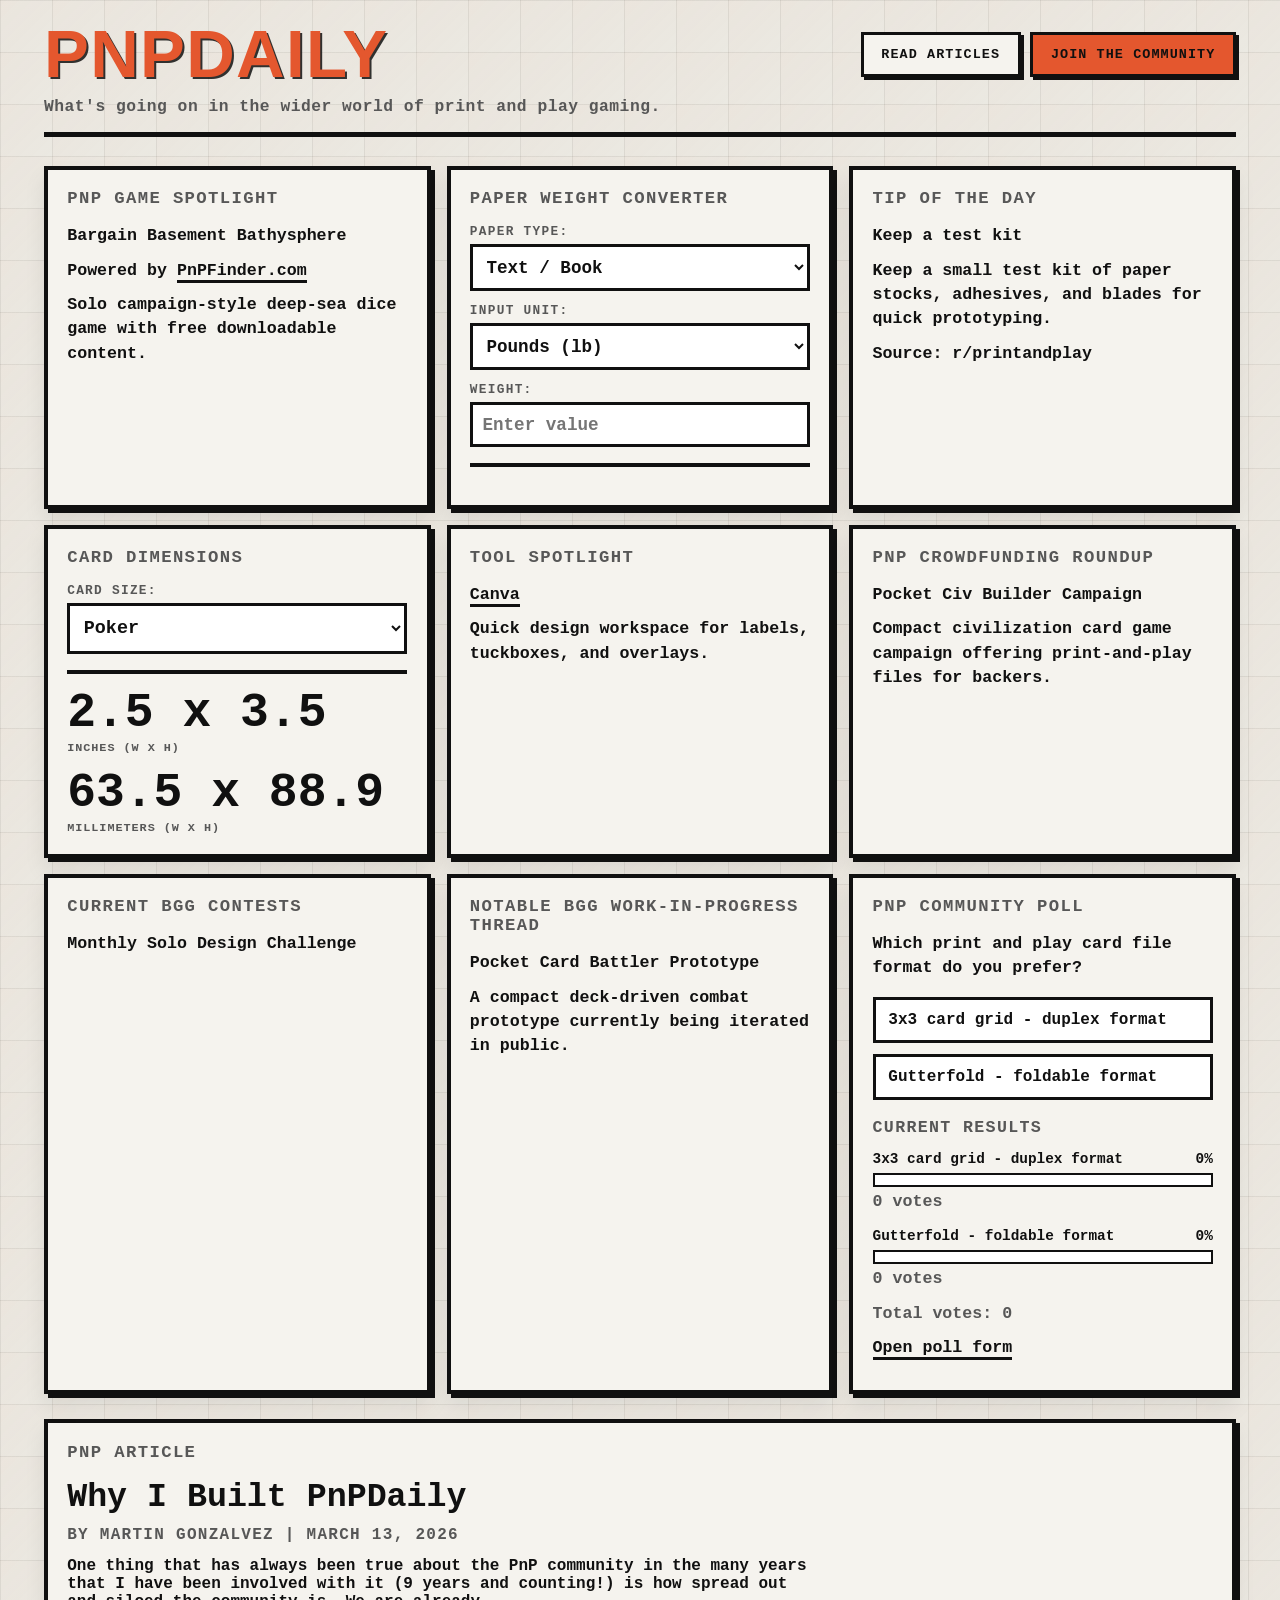
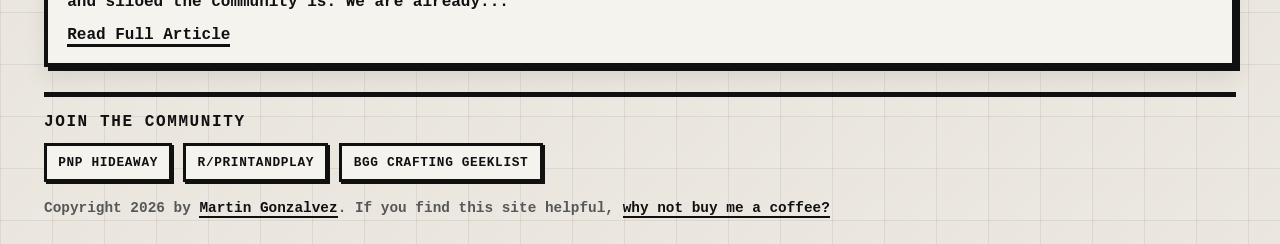
==== index.html @ 6fc9f20d "Add site-wide copyright and support footer" ====
<!DOCTYPE html>
<html lang="en">
<head>
    <meta charset="UTF-8">
    <meta name="viewport" content="width=device-width, initial-scale=1.0">
    <title>PnPDaily - Your Daily PnP Roundup</title>
    <link rel="stylesheet" href="styles.css">
</head>
<body>
    <div class="container">
        <header>
            <div class="header-top">
                <h1><span class="highlight">PnPDaily</span></h1>
                <div class="header-actions">
                    <a class="action-btn" href="posts/index.html">Read Articles</a>
                    <details class="community-menu">
                        <summary class="action-btn solid">Join the Community</summary>
                        <div class="community-menu-panel">
                            <a href="https://facebook.com/groups/pnphideaway" target="_blank" rel="noopener noreferrer">PnP Hideaway</a>
                            <a href="https://reddit.com/r/printandplay" target="_blank" rel="noopener noreferrer">r/printandplay</a>
                            <a href="https://boardgamegeek.com/geeklist/374344/what-print-and-play-games-are-you-crafting-or-plan" target="_blank" rel="noopener noreferrer">BGG Crafting Geeklist</a>
                        </div>
                    </details>
                </div>
            </div>
            <p class="tagline">What's going on in the wider world of print and play gaming.</p>
        </header>

        <section id="top-widgets">
            <div class="widgets-grid">
                <div class="card game-card">
                    <h2>PnP Game Spotlight</h2>
                    <div id="game-content"></div>
                </div>

                <div class="card converter-card">
                    <h2>Paper Weight Converter</h2>
                    <div class="converter-grid">
                        <div class="input-group">
                            <label for="paper-type-select">Paper Type:</label>
                            <select id="paper-type-select">
                                <option value="text">Text / Book</option>
                                <option value="cover">Cover</option>
                            </select>
                        </div>
                        <div class="input-group">
                            <label for="input-unit-select">Input Unit:</label>
                            <select id="input-unit-select">
                                <option value="lb">Pounds (lb)</option>
                                <option value="gsm">GSM (g/m²)</option>
                            </select>
                        </div>
                        <div class="input-group">
                            <label for="weight-input">Weight:</label>
                            <input type="number" id="weight-input" value="" placeholder="Enter value">
                        </div>
                    </div>
                    <div class="converter-results">
                        <div class="result">
                            <span class="value" id="converted-result"></span>
                            <span class="label" id="converted-label"></span>
                        </div>
                    </div>
                </div>

                <div class="card tip-card">
                    <h2>Tip of the Day</h2>
                    <div id="tip-content"></div>
                </div>

                <div class="card dimensions-card">
                    <h2>Card Dimensions</h2>
                    <div class="converter-grid">
                        <div class="input-group">
                            <label for="card-size-select">Card Size:</label>
                            <select id="card-size-select">
                                <option value="poker">Poker</option>
                                <option value="tarot">Tarot</option>
                                <option value="jumbo">Jumbo</option>
                                <option value="bridge">Bridge</option>
                                <option value="business">Business</option>
                                <option value="domino">Domino</option>
                                <option value="mini">Mini</option>
                                <option value="micro">Micro</option>
                            </select>
                        </div>
                    </div>
                    <div class="converter-results dimension-results">
                        <div class="result">
                            <span class="value" id="card-size-imperial"></span>
                            <span class="label">inches (W x H)</span>
                        </div>
                        <div class="result">
                            <span class="value" id="card-size-metric"></span>
                            <span class="label">millimeters (W x H)</span>
                        </div>
                    </div>
                </div>

                <div class="card tools-card">
                    <h2>Tool Spotlight</h2>
                    <div id="tools-content"></div>
                </div>

                <div class="card crowdfunding-card">
                    <h2>PnP Crowdfunding Roundup</h2>
                    <div id="crowdfunding-content"></div>
                </div>

                <div class="card contests-card">
                    <h2>Current BGG Contests</h2>
                    <div id="contests-content"></div>
                </div>

                <div class="card wips-card">
                    <h2>Notable BGG Work-in-Progress Thread</h2>
                    <div id="wips-content"></div>
                </div>

                <div class="card poll-card">
                    <h2>PnP Community Poll</h2>
                    <div id="poll-content"></div>
                </div>
            </div>
        </section>

        <section id="editorial">
            <h2 class="section-title">PnP Article</h2>
            <div id="editorial-content"></div>
        </section>

        <!-- Community Links -->
        <footer>
            <h2>Join the Community</h2>
            <div class="community-links">
                <a href="https://facebook.com/groups/pnphideaway" target="_blank" title="PnP Hideaway Facebook">
                    PnP Hideaway
                </a>
                <a href="https://reddit.com/r/printandplay" target="_blank" title="r/printandplay subreddit">
                    r/printandplay
                </a>
                <a href="https://boardgamegeek.com/geeklist/374344/what-print-and-play-games-are-you-crafting-or-plan" target="_blank" title="BoardGameGeek Crafting Geeklist">
                    BGG Crafting Geeklist
                </a>
            </div>
            <p class="site-credit">Copyright 2026 by <a href="mailto:help@pnpfinder.com?subject=Feedback%20for%20PnPDaily">Martin Gonzalvez</a>. If you find this site helpful, <a href="https://ko-fi.com/marting" target="_blank" rel="noopener noreferrer">why not buy me a coffee?</a></p>
        </footer>
    </div>

    <script src="assets/js/main.js"></script>
    <script src="app.js"></script>
</body>
</html>
---- styles.css ----
:root {
    --paper: #ebe9e2;
    --panel: #f5f3ee;
    --ink: #101010;
    --muted: #575757;
    --accent: #e4572e;
    --line: rgba(16, 16, 16, 0.065);
}

* {
    margin: 0;
    padding: 0;
    box-sizing: border-box;
}

body {
    font-family: "Courier New", Courier, monospace;
    color: var(--ink);
    font-weight: 600;
    min-height: 100vh;
    background-color: var(--paper);
    background-image:
        linear-gradient(var(--line) 1px, transparent 1px),
        linear-gradient(90deg, var(--line) 1px, transparent 1px),
        linear-gradient(135deg, rgba(228, 87, 46, 0.03), rgba(0, 0, 0, 0));
    background-size: 52px 52px;
}

.container {
    max-width: 1240px;
    margin: 0 auto;
    padding: 1.5rem;
}

header {
    margin-bottom: 1.8rem;
    padding-bottom: 1rem;
    border-bottom: 5px solid var(--ink);
}

.header-top {
    display: flex;
    align-items: center;
    justify-content: space-between;
    gap: 1rem;
    margin-bottom: 0.8rem;
}

header h1 {
    font-family: "Arial Black", Impact, Haettenschweiler, sans-serif;
    font-size: clamp(2.6rem, 7vw, 4.2rem);
    text-transform: uppercase;
    letter-spacing: 0.02em;
    line-height: 0.9;
    font-weight: 900;
}

.highlight {
    color: var(--accent);
    text-shadow: 2px 2px 0 rgba(16, 16, 16, 0.85);
}

.tagline {
    letter-spacing: 0.03em;
    font-weight: 800;
    color: var(--muted);
    font-size: 1.02rem;
}

.header-actions {
    display: flex;
    gap: 0.6rem;
    flex-wrap: wrap;
    align-items: flex-start;
}

.action-btn {
    text-decoration: none;
    text-transform: uppercase;
    letter-spacing: 0.08em;
    font-weight: 800;
    font-size: 0.84rem;
    color: var(--ink);
    background: var(--panel);
    border: 3px solid var(--ink);
    padding: 0.75rem 1.1rem;
    box-shadow: 3px 3px 0 var(--ink);
}

.action-btn.solid {
    background: var(--accent);
}

.community-menu {
    position: relative;
    align-self: flex-start;
}

.community-menu summary {
    list-style: none;
    cursor: pointer;
}

.community-menu summary::-webkit-details-marker {
    display: none;
}

.community-menu-panel {
    position: absolute;
    right: 0;
    top: calc(100% + 0.55rem);
    min-width: 260px;
    display: flex;
    flex-direction: column;
    gap: 0.45rem;
    padding: 0.7rem;
    background: var(--panel);
    border: 3px solid var(--ink);
    box-shadow: 3px 3px 0 var(--ink);
    z-index: 20;
}

.community-menu-panel a {
    display: block;
    width: 100%;
    text-decoration: none;
    text-transform: uppercase;
    letter-spacing: 0.05em;
    font-weight: 800;
    font-size: 0.8rem;
    color: var(--ink);
    border: 3px solid var(--ink);
    background: #fff;
    padding: 0.6rem 0.7rem;
    box-shadow: 2px 2px 0 var(--ink);
}

.community-menu-panel a:hover,
.community-menu-panel a:focus-visible {
    background: var(--accent);
    outline: none;
}

#top-widgets {
    margin-bottom: 1.6rem;
}

.widgets-grid {
    display: grid;
    grid-template-columns: repeat(3, minmax(0, 1fr));
    gap: 1rem;
}

.card,
#editorial {
    background: var(--panel);
    border: 4px solid var(--ink);
    box-shadow: 4px 4px 0 var(--ink), 0 12px 20px rgba(0, 0, 0, 0.08);
}

.card {
    padding: 1.2rem;
    min-height: 280px;
}

.card h2,
.section-title {
    font-size: 1.08rem;
    text-transform: uppercase;
    letter-spacing: 0.08em;
    color: var(--muted);
    margin-bottom: 1rem;
    font-weight: 800;
}

.card p {
    font-size: 1.04rem;
    line-height: 1.45;
    margin-bottom: 0.65rem;
    font-weight: 700;
}

.card p strong {
    font-weight: 900;
}

.card a,
.read-more-btn {
    color: var(--ink);
    text-decoration: none;
    font-weight: 700;
    border-bottom: 3px solid var(--ink);
}

.converter-grid {
    display: grid;
    gap: 0.75rem;
    margin-bottom: 1rem;
}

.input-group label {
    display: block;
    margin-bottom: 0.3rem;
    text-transform: uppercase;
    letter-spacing: 0.1em;
    font-weight: 800;
    color: var(--muted);
    font-size: 0.8rem;
}

#weight-input,
#paper-type-select,
#input-unit-select {
    width: 100%;
    font-family: inherit;
    font-size: 1.1rem;
    font-weight: 800;
    color: var(--ink);
    background: #fff;
    border: 3px solid var(--ink);
    padding: 0.6rem;
}

#card-size-select {
    width: 100%;
    font-family: inherit;
    font-size: 1.15rem;
    font-weight: 800;
    color: var(--ink);
    background: #fff;
    border: 3px solid var(--ink);
    padding: 0.7rem 0.6rem;
}

#weight-input:focus,
#paper-type-select:focus,
#input-unit-select:focus,
#card-size-select:focus {
    outline: none;
    border-color: var(--accent);
}

.converter-results {
    border-top: 4px solid var(--ink);
    padding-top: 0.9rem;
}

.dimension-results {
    display: grid;
    grid-template-columns: 1fr;
    gap: 0.9rem;
}

.dimension-results .value {
    font-size: clamp(1.15rem, 2.2vw, 1.75rem);
}

.dimension-results .label {
    font-size: 0.74rem;
}

.result {
    text-align: left;
}

.result .value {
    display: block;
    font-size: clamp(1.8rem, 4vw, 3rem);
    line-height: 1;
    font-weight: 900;
    color: var(--ink);
}

.result .label {
    display: block;
    margin-top: 0.25rem;
    text-transform: uppercase;
    letter-spacing: 0.08em;
    color: var(--muted);
    font-weight: 800;
}

#editorial {
    padding: 1.2rem;
    margin-bottom: 1.6rem;
}

.editorial-card {
    text-align: left;
}

.editorial-card h2 {
    font-size: clamp(1.45rem, 2.6vw, 2.15rem);
    line-height: 1.2;
    color: var(--ink);
    margin-bottom: 0.55rem;
}

.editorial-card .author {
    text-transform: uppercase;
    letter-spacing: 0.08em;
    color: var(--muted);
    font-weight: 800;
    margin-bottom: 0.8rem;
}

.editorial-card .summary {
    margin-bottom: 0.9rem;
    max-width: 78ch;
}

footer {
    border-top: 5px solid var(--ink);
    padding-top: 1rem;
}

footer h2 {
    text-transform: uppercase;
    letter-spacing: 0.1em;
    font-size: 1rem;
    margin-bottom: 0.75rem;
}

.community-links {
    display: flex;
    gap: 0.7rem;
    flex-wrap: wrap;
}

.community-links a {
    text-decoration: none;
    color: var(--ink);
    border: 3px solid var(--ink);
    background: var(--panel);
    padding: 0.55rem 0.7rem;
    box-shadow: 2px 2px 0 var(--ink);
    font-weight: 800;
    text-transform: uppercase;
    letter-spacing: 0.05em;
    font-size: 0.8rem;
}

.site-credit {
    margin-top: 1rem;
    font-size: 0.9rem;
    line-height: 1.5;
    color: var(--muted);
}

.site-credit a {
    color: var(--ink);
    text-decoration: none;
    border-bottom: 2px solid var(--ink);
    font-weight: 800;
}

.loading,
.empty-content {
    color: var(--muted);
}

.community-block + .community-block {
    margin-top: 1rem;
    padding-top: 1rem;
    border-top: 3px solid var(--ink);
}

.feed-label {
    text-transform: uppercase;
    letter-spacing: 0.08em;
    color: var(--muted);
}

.poll-options {
    display: grid;
    gap: 0.7rem;
    margin: 1rem 0;
}

.poll-option-btn {
    width: 100%;
    text-align: left;
    font-family: inherit;
    font-size: 1rem;
    font-weight: 800;
    color: var(--ink);
    background: #fff;
    border: 3px solid var(--ink);
    padding: 0.7rem 0.8rem;
    cursor: pointer;
}

.poll-option-btn:disabled {
    opacity: 0.55;
    cursor: not-allowed;
}

.poll-result-row + .poll-result-row {
    margin-top: 0.9rem;
}

.poll-result-head {
    display: flex;
    justify-content: space-between;
    gap: 0.8rem;
    align-items: baseline;
    font-size: 0.9rem;
}

.poll-bar {
    width: 100%;
    height: 14px;
    margin: 0.35rem 0 0.2rem;
    background: #fff;
    border: 2px solid var(--ink);
}

.poll-bar-fill {
    height: 100%;
    background: var(--accent);
}

.poll-vote-count,
.poll-total {
    font-size: 0.84rem;
    color: var(--muted);
}

@media (max-width: 1180px) {
    .widgets-grid {
        grid-template-columns: repeat(2, minmax(0, 1fr));
    }
}

@media (max-width: 980px) {
    .widgets-grid {
        grid-template-columns: 1fr;
    }

    .card {
        min-height: 0;
    }
}

@media (max-width: 760px) {
    .container {
        padding: 0.9rem;
    }

    .header-top {
        flex-direction: column;
        align-items: flex-start;
    }

    .tagline {
        font-size: 0.9rem;
        letter-spacing: 0.02em;
    }

    .community-menu-panel {
        position: static;
        margin-top: 0.55rem;
        min-width: 0;
        width: 100%;
    }

    .community-links {
        flex-direction: column;
    }
}

@media print {
    #top-widgets,
    footer,
    .header-actions {
        display: none;
    }
}
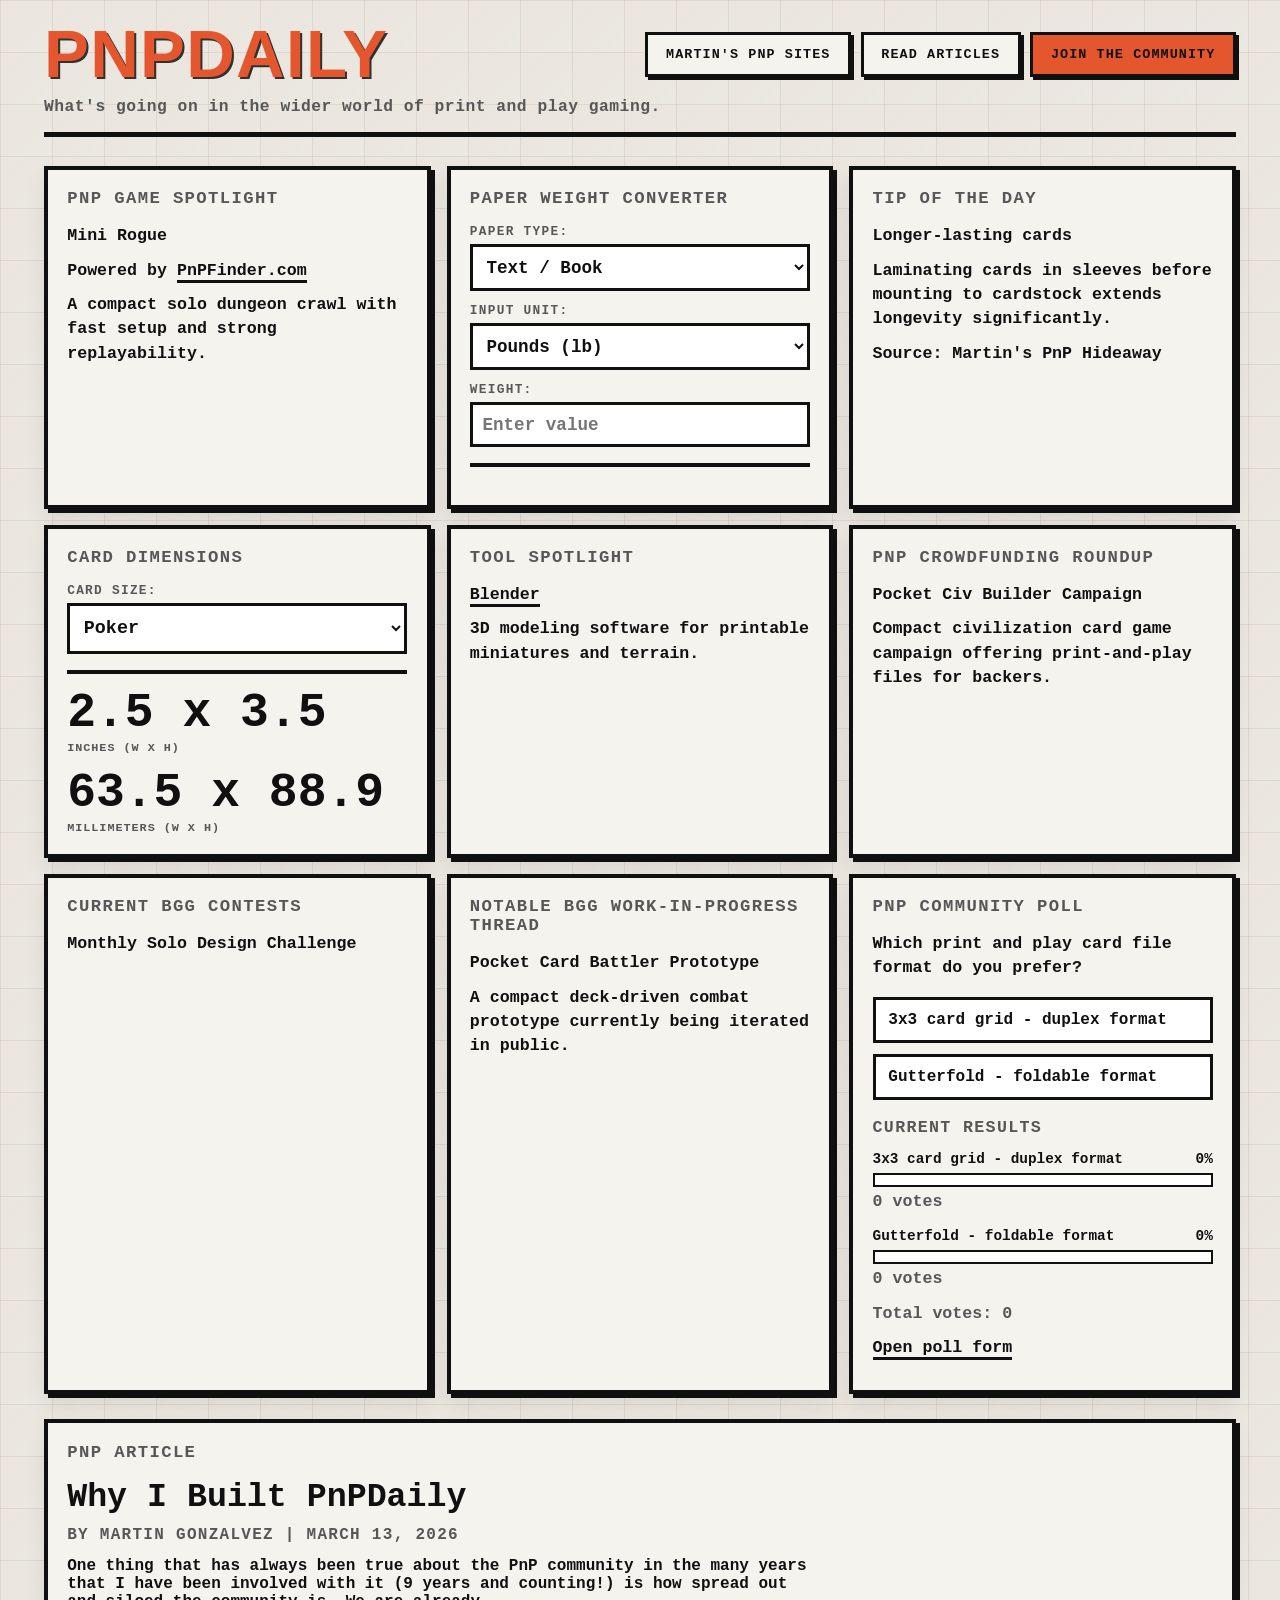
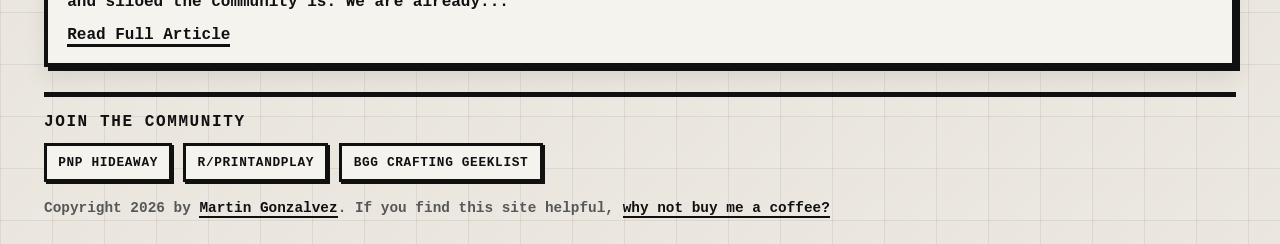
==== commit 065a9d7e: "Add Martin's PnP Sites page and sync docs" ====
--- a/index.html
+++ b/index.html
@@ -4,6 +4,7 @@
     <meta charset="UTF-8">
     <meta name="viewport" content="width=device-width, initial-scale=1.0">
     <title>PnPDaily - Your Daily PnP Roundup</title>
+    <link rel="icon" href="favicon.svg" type="image/svg+xml">
     <link rel="stylesheet" href="styles.css">
 </head>
 <body>
@@ -12,6 +13,7 @@
             <div class="header-top">
                 <h1><span class="highlight">PnPDaily</span></h1>
                 <div class="header-actions">
+                    <a class="action-btn" href="sites.html">Martin's PnP Sites</a>
                     <a class="action-btn" href="posts/index.html">Read Articles</a>
                     <details class="community-menu">
                         <summary class="action-btn solid">Join the Community</summary>
--- a/styles.css
+++ b/styles.css
@@ -145,6 +145,7 @@
     margin-bottom: 1.6rem;
 }
 
+.sites-grid,
 .widgets-grid {
     display: grid;
     grid-template-columns: repeat(3, minmax(0, 1fr));
@@ -171,6 +172,17 @@
     color: var(--muted);
     margin-bottom: 1rem;
     font-weight: 800;
+}
+
+.site-card h2 {
+    margin-bottom: 0.85rem;
+}
+
+.site-card h2 a,
+.site-card h2 strong {
+    color: var(--ink);
+    text-decoration: none;
+    font-weight: 900;
 }
 
 .card p {
@@ -427,12 +439,14 @@
 }
 
 @media (max-width: 1180px) {
+    .sites-grid,
     .widgets-grid {
         grid-template-columns: repeat(2, minmax(0, 1fr));
     }
 }
 
 @media (max-width: 980px) {
+    .sites-grid,
     .widgets-grid {
         grid-template-columns: 1fr;
     }
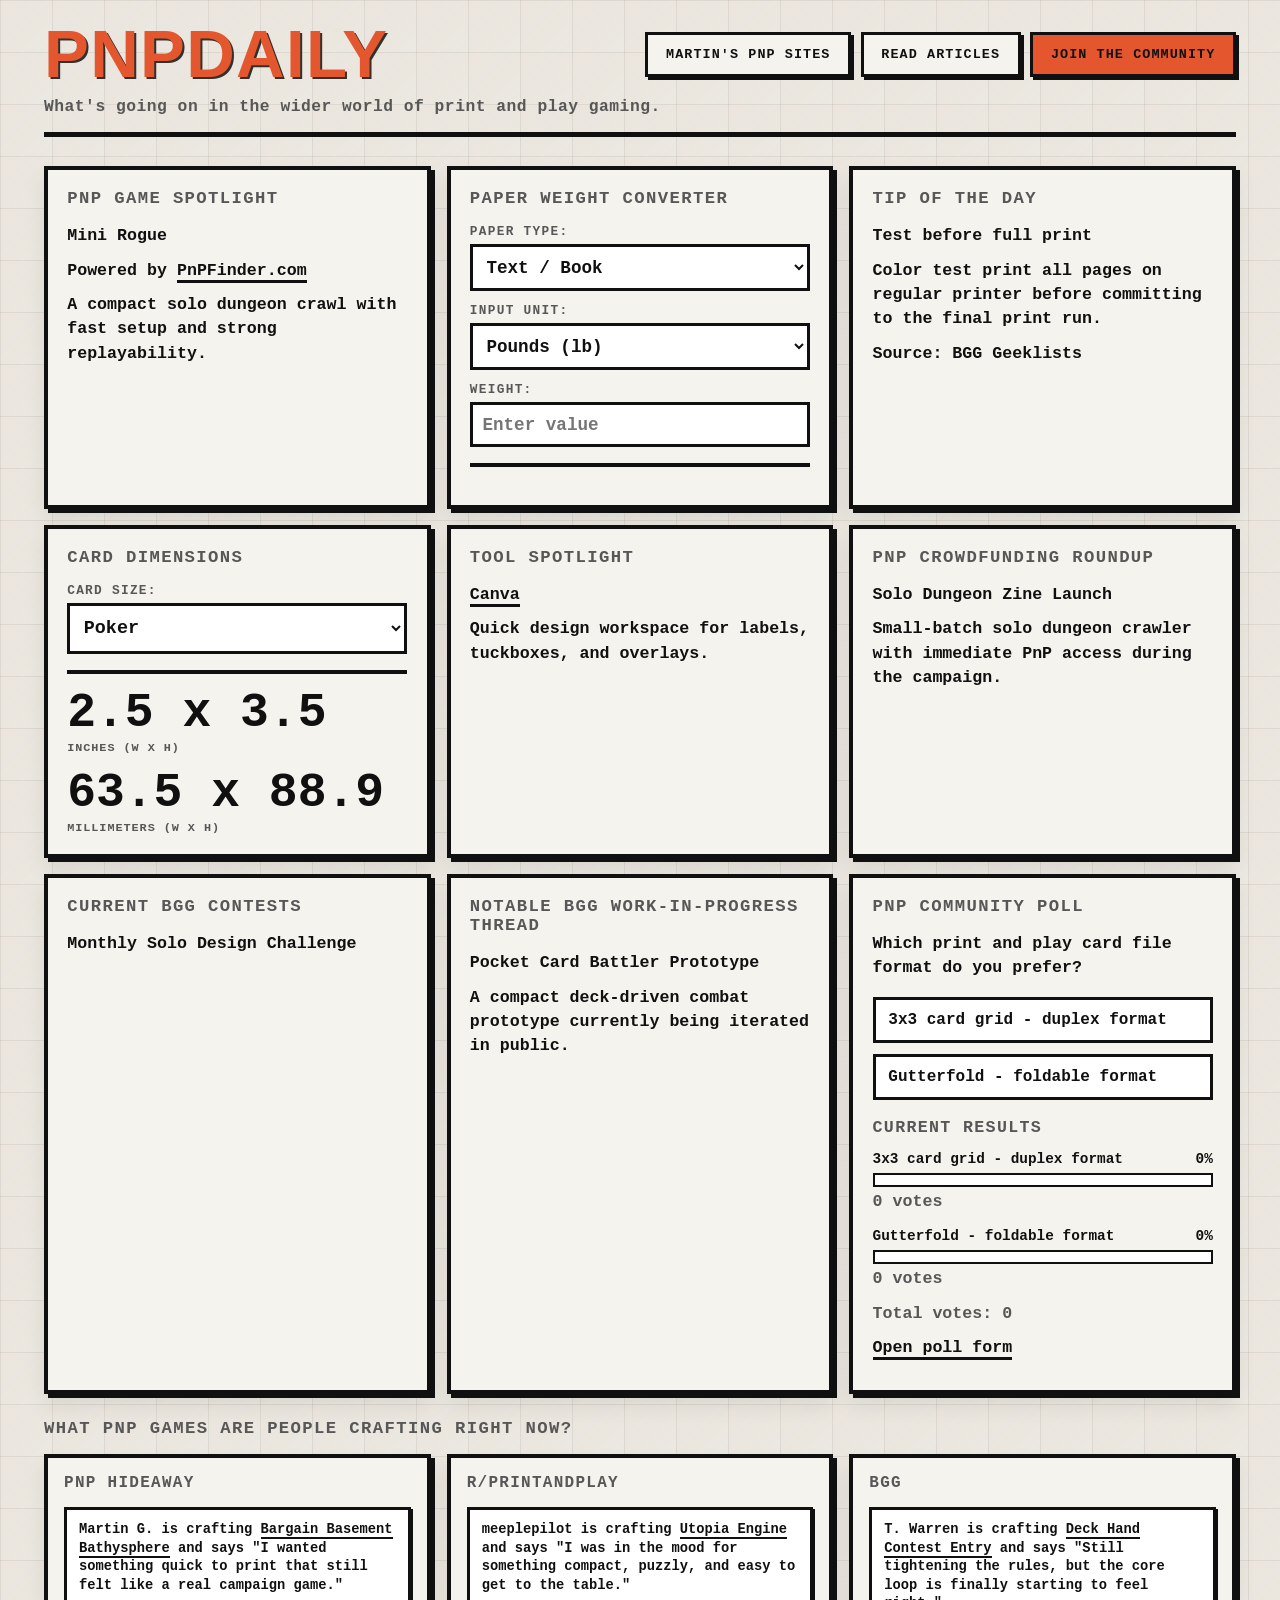
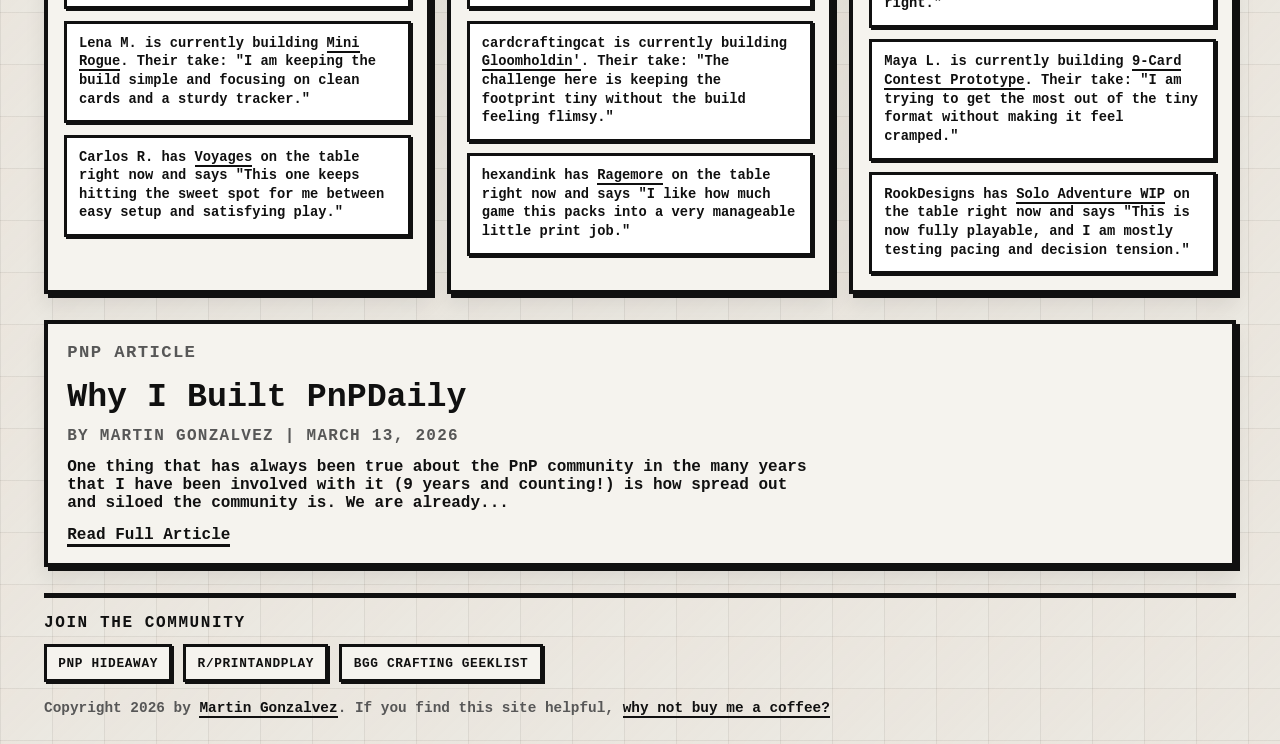
==== commit 5267434e: "Add live builds roundup section" ====
--- a/index.html
+++ b/index.html
@@ -126,6 +126,24 @@
             </div>
         </section>
 
+        <section id="builds-section">
+            <h2 class="section-title">What PnP Games Are People Crafting Right Now?</h2>
+            <div class="builds-columns">
+                <div class="build-column">
+                    <h3>PnP Hideaway</h3>
+                    <div id="builds-hideaway"></div>
+                </div>
+                <div class="build-column">
+                    <h3>r/printandplay</h3>
+                    <div id="builds-reddit"></div>
+                </div>
+                <div class="build-column">
+                    <h3>BGG</h3>
+                    <div id="builds-bgg"></div>
+                </div>
+            </div>
+        </section>
+
         <section id="editorial">
             <h2 class="section-title">PnP Article</h2>
             <div id="editorial-content"></div>
--- a/styles.css
+++ b/styles.css
@@ -145,11 +145,57 @@
     margin-bottom: 1.6rem;
 }
 
+.builds-columns,
 .sites-grid,
 .widgets-grid {
     display: grid;
     grid-template-columns: repeat(3, minmax(0, 1fr));
     gap: 1rem;
+}
+
+#builds-section {
+    margin-bottom: 1.6rem;
+}
+
+.build-column {
+    background: var(--panel);
+    border: 4px solid var(--ink);
+    box-shadow: 4px 4px 0 var(--ink), 0 12px 20px rgba(0, 0, 0, 0.08);
+    padding: 1rem;
+}
+
+.build-column h3 {
+    font-size: 1rem;
+    text-transform: uppercase;
+    letter-spacing: 0.08em;
+    color: var(--muted);
+    margin-bottom: 0.9rem;
+    font-weight: 800;
+}
+
+.build-card {
+    background: #fff;
+    border: 3px solid var(--ink);
+    box-shadow: 2px 2px 0 var(--ink);
+    padding: 0.7rem 0.75rem;
+    min-height: 76px;
+}
+
+.build-card + .build-card {
+    margin-top: 0.7rem;
+}
+
+.build-card p {
+    font-size: 0.86rem;
+    line-height: 1.35;
+    margin: 0;
+    font-weight: 700;
+}
+
+.build-card a {
+    color: var(--ink);
+    text-decoration: none;
+    border-bottom: 2px solid var(--ink);
 }
 
 .card,
@@ -439,6 +485,7 @@
 }
 
 @media (max-width: 1180px) {
+    .builds-columns,
     .sites-grid,
     .widgets-grid {
         grid-template-columns: repeat(2, minmax(0, 1fr));
@@ -446,6 +493,7 @@
 }
 
 @media (max-width: 980px) {
+    .builds-columns,
     .sites-grid,
     .widgets-grid {
         grid-template-columns: 1fr;
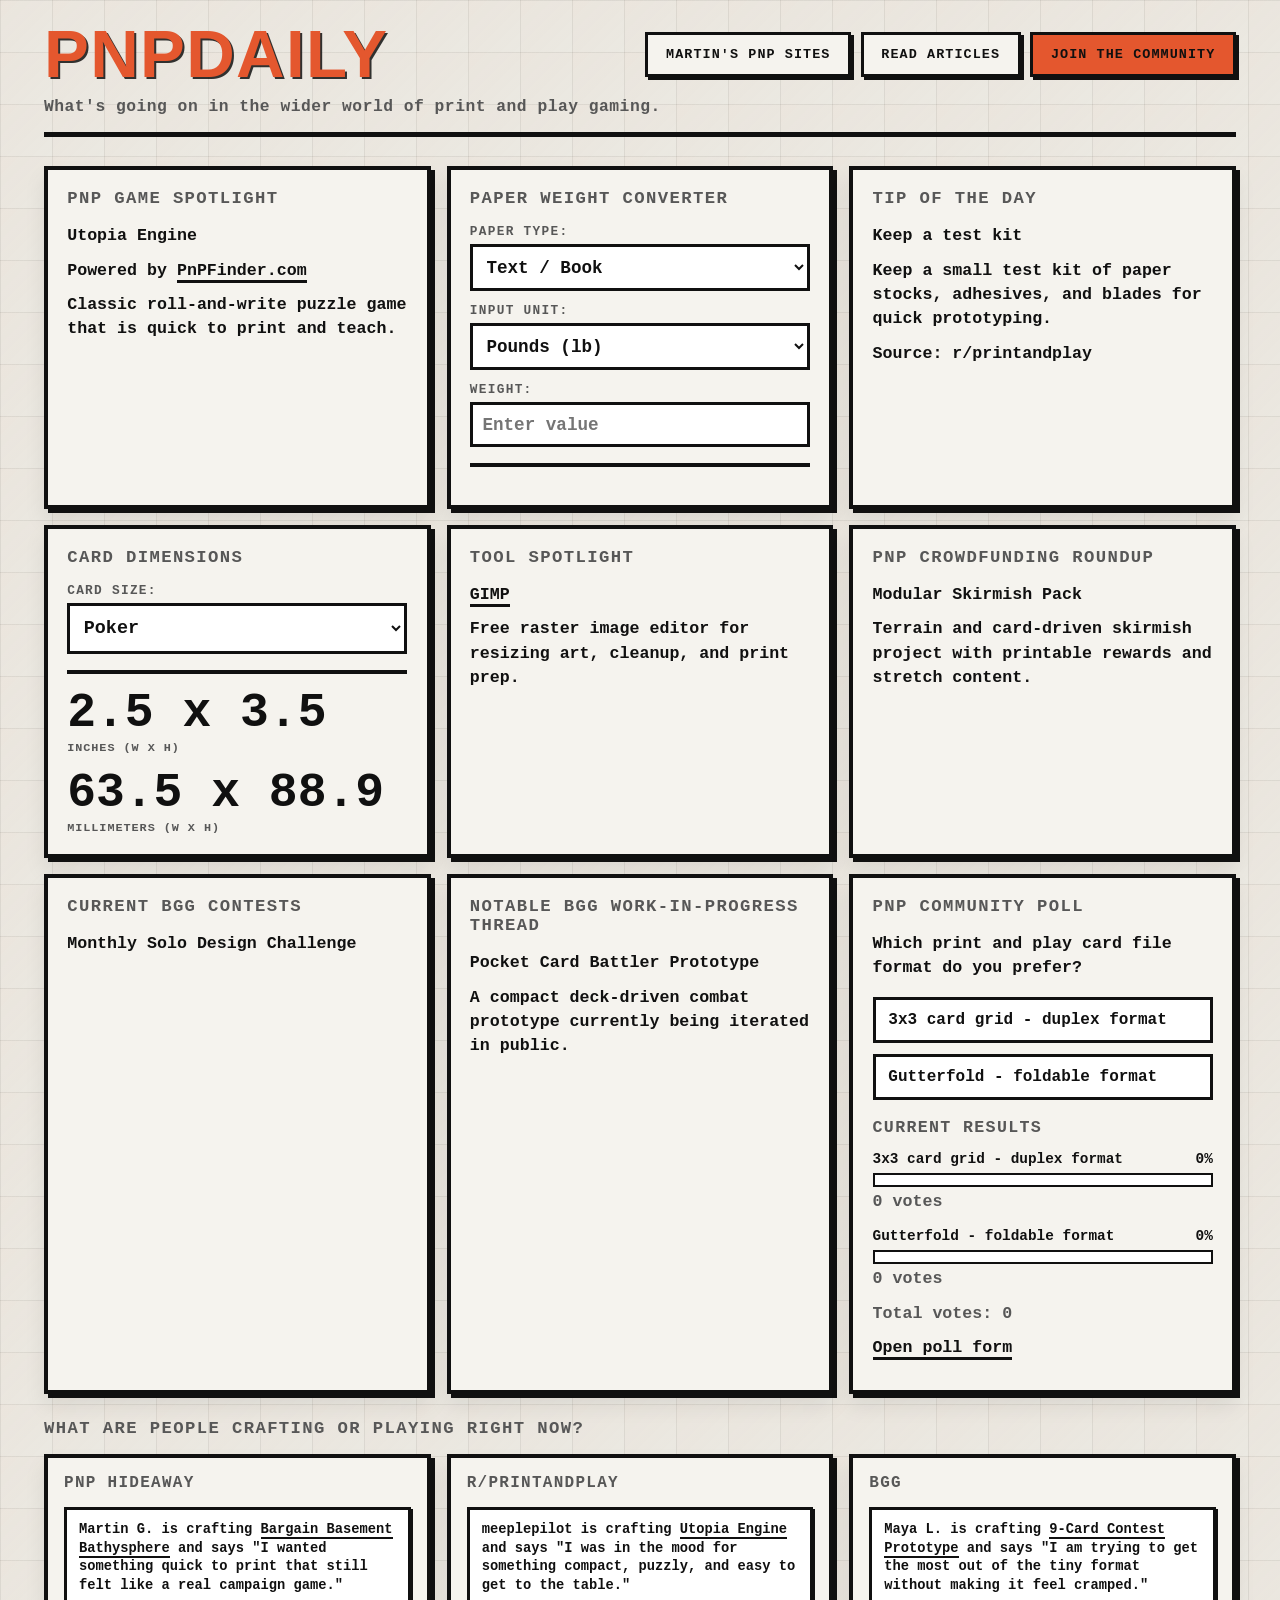
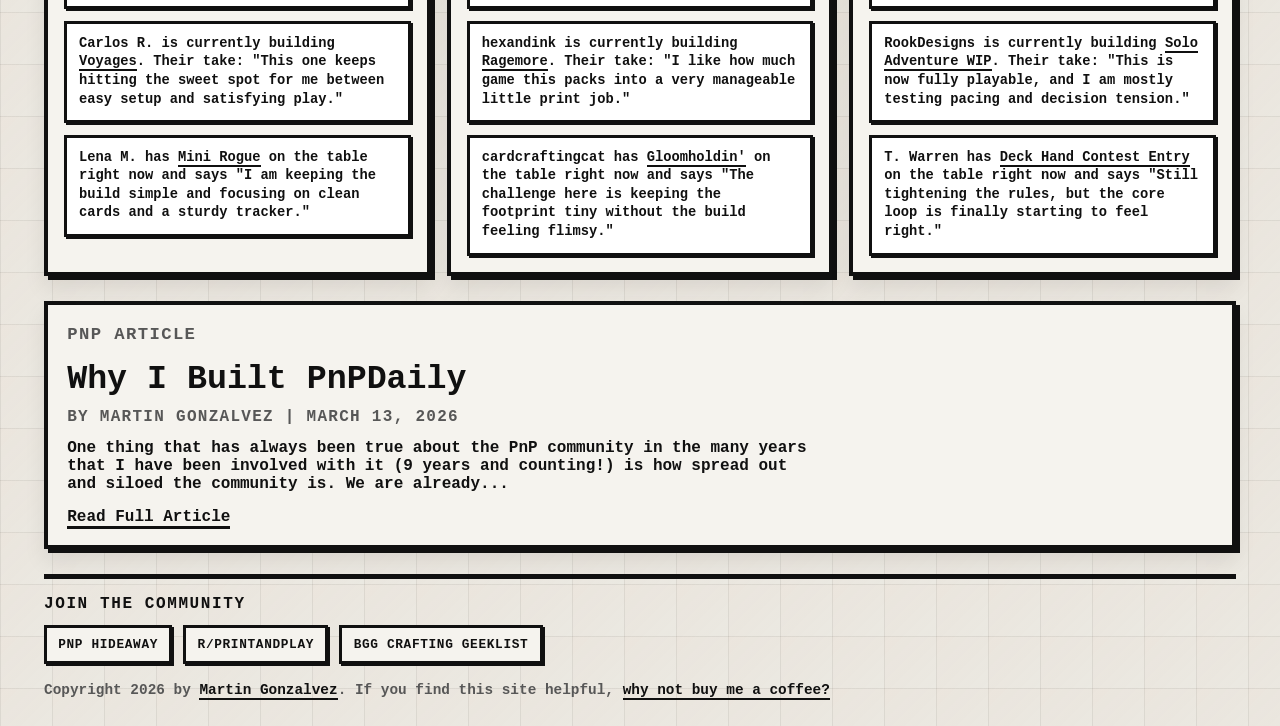
==== commit 03e3562e: "Randomize builds section by source" ====
--- a/index.html
+++ b/index.html
@@ -127,7 +127,7 @@
         </section>
 
         <section id="builds-section">
-            <h2 class="section-title">What PnP Games Are People Crafting Right Now?</h2>
+            <h2 class="section-title">What Are People Crafting or Playing Right Now?</h2>
             <div class="builds-columns">
                 <div class="build-column">
                     <h3>PnP Hideaway</h3>
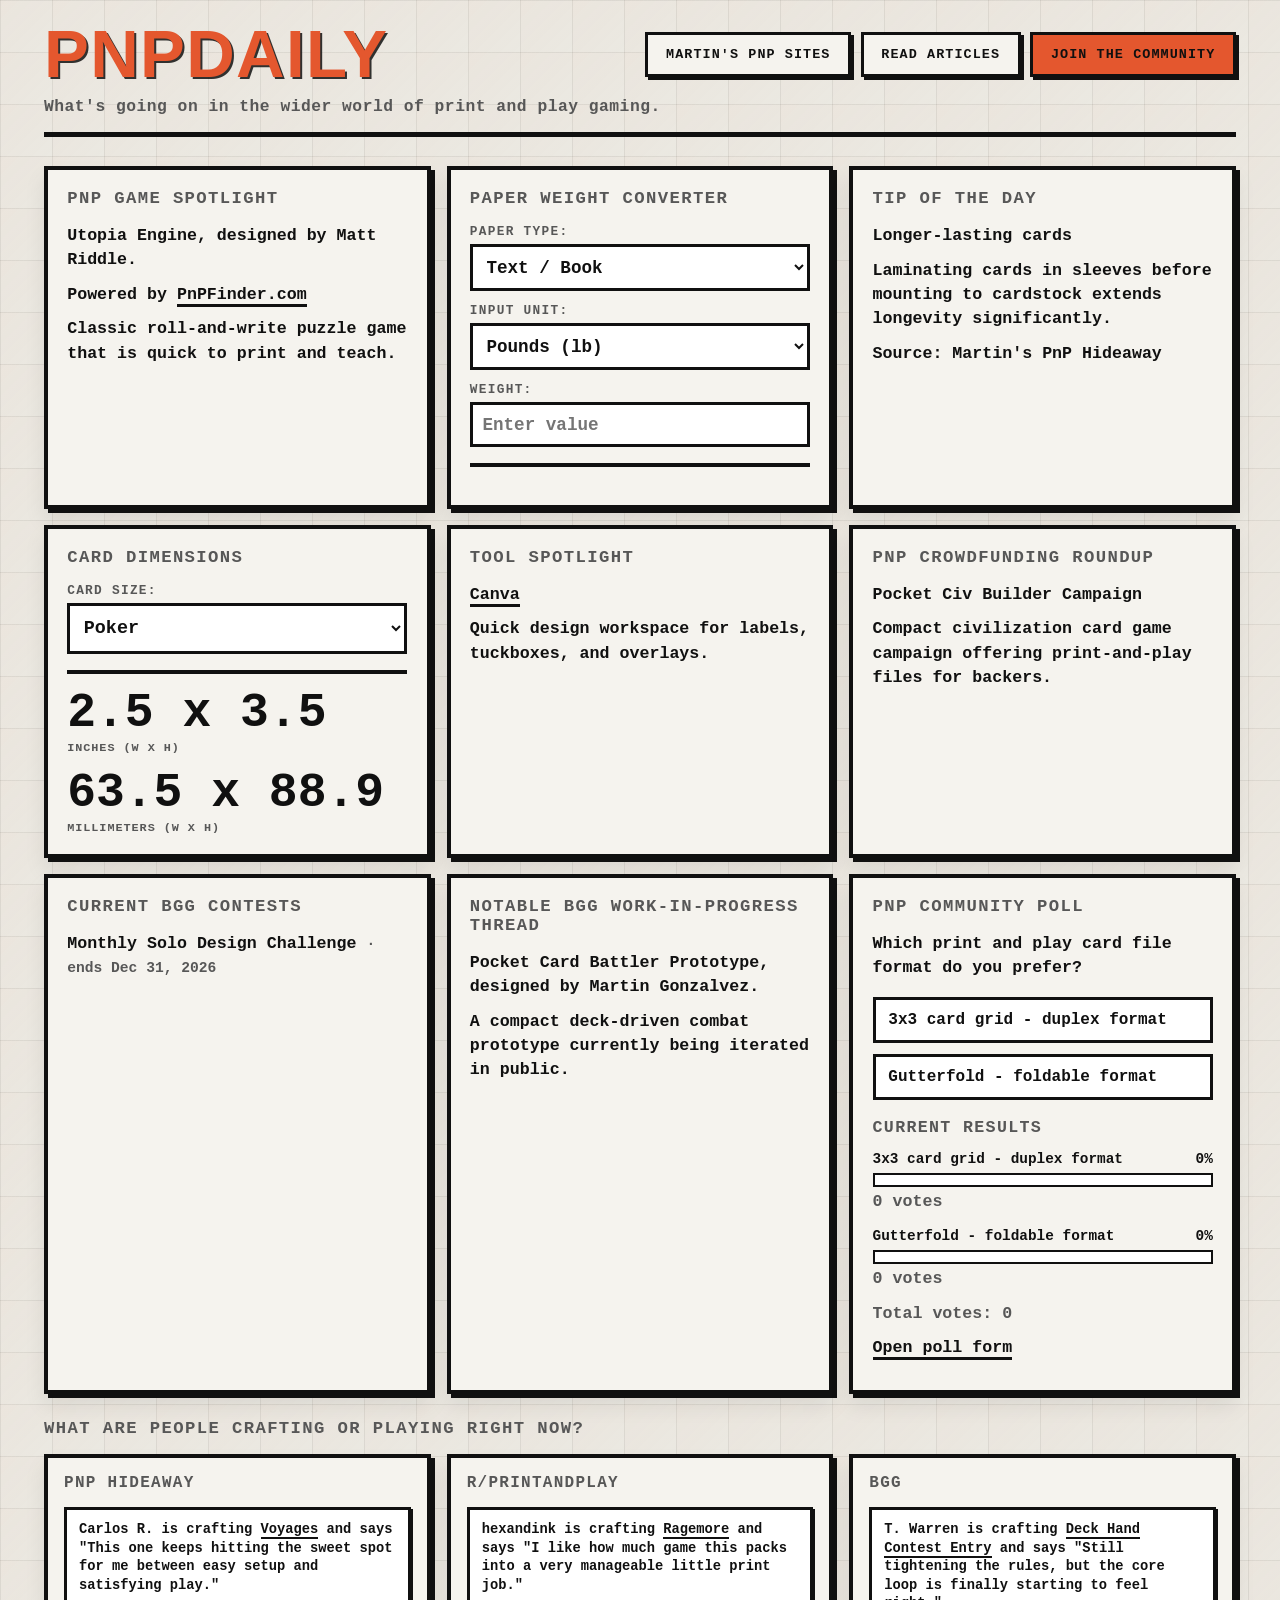
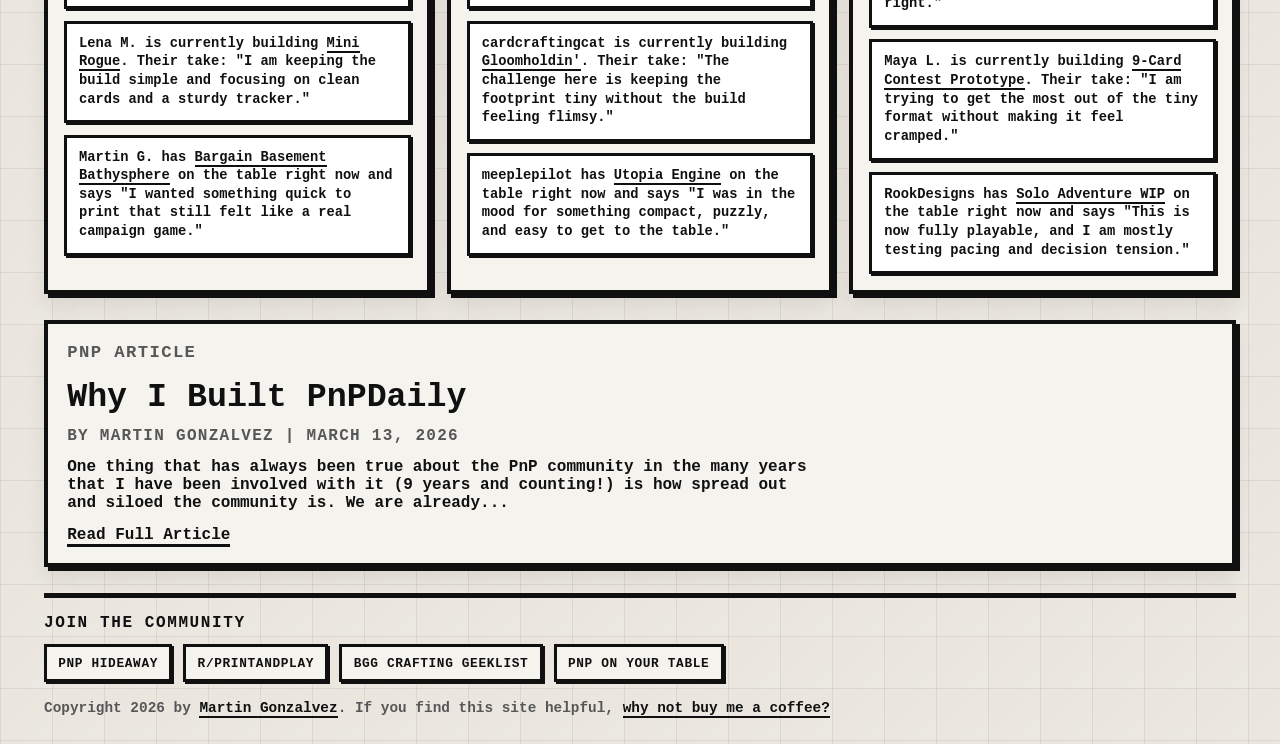
==== commit 31471d29: "Add PnP on Your Table links to homepage" ====
--- a/index.html
+++ b/index.html
@@ -21,6 +21,7 @@
                             <a href="https://facebook.com/groups/pnphideaway" target="_blank" rel="noopener noreferrer">PnP Hideaway</a>
                             <a href="https://reddit.com/r/printandplay" target="_blank" rel="noopener noreferrer">r/printandplay</a>
                             <a href="https://boardgamegeek.com/geeklist/374344/what-print-and-play-games-are-you-crafting-or-plan" target="_blank" rel="noopener noreferrer">BGG Crafting Geeklist</a>
+                            <a href="https://boardgamegeek.com/geeklist/374405/pnp-games-on-your-table-mar-2026" target="_blank" rel="noopener noreferrer">PnP on Your Table</a>
                         </div>
                     </details>
                 </div>
@@ -162,6 +163,9 @@
                 <a href="https://boardgamegeek.com/geeklist/374344/what-print-and-play-games-are-you-crafting-or-plan" target="_blank" title="BoardGameGeek Crafting Geeklist">
                     BGG Crafting Geeklist
                 </a>
+                <a href="https://boardgamegeek.com/geeklist/374405/pnp-games-on-your-table-mar-2026" target="_blank" title="PnP on Your Table Geeklist">
+                    PnP on Your Table
+                </a>
             </div>
             <p class="site-credit">Copyright 2026 by <a href="mailto:help@pnpfinder.com?subject=Feedback%20for%20PnPDaily">Martin Gonzalvez</a>. If you find this site helpful, <a href="https://ko-fi.com/marting" target="_blank" rel="noopener noreferrer">why not buy me a coffee?</a></p>
         </footer>
--- a/styles.css
+++ b/styles.css
@@ -198,6 +198,12 @@
     border-bottom: 2px solid var(--ink);
 }
 
+.contest-end-date {
+    color: var(--muted);
+    font-size: 0.88em;
+    font-weight: 700;
+}
+
 .card,
 #editorial {
     background: var(--panel);
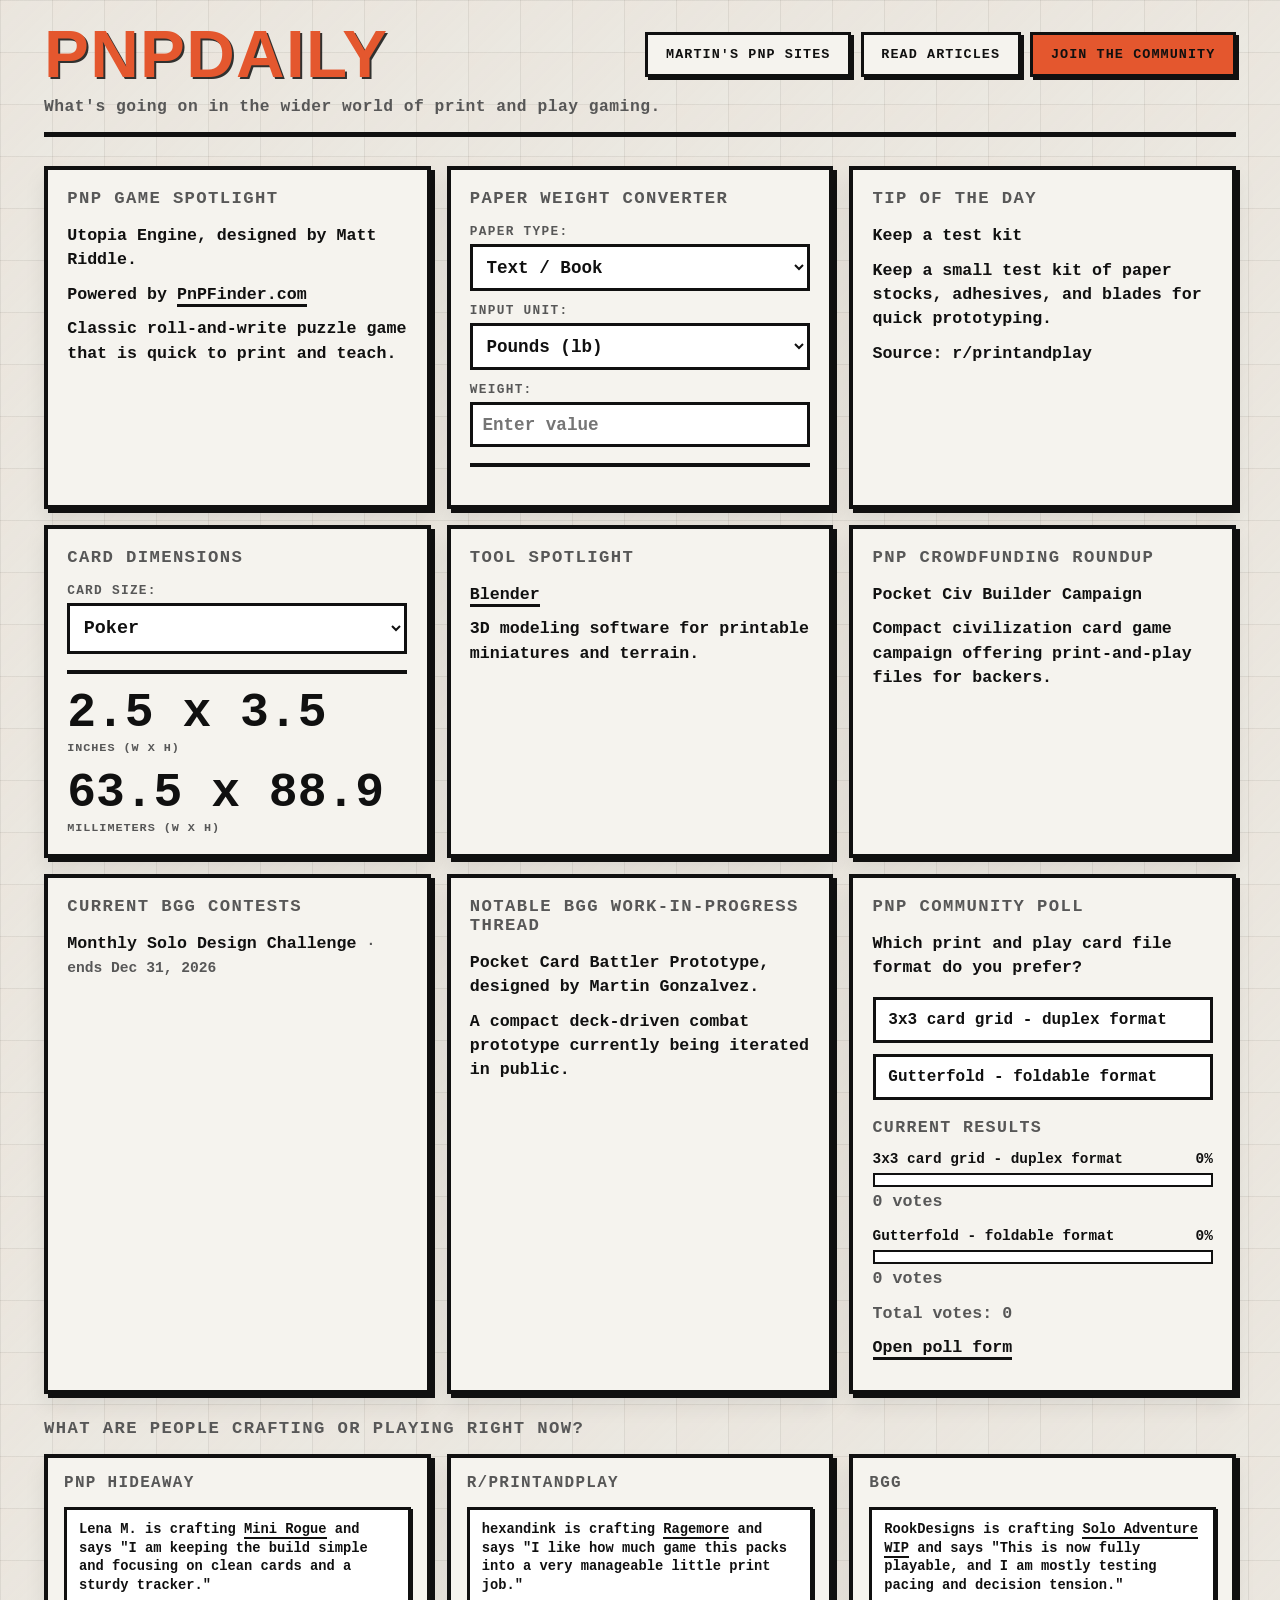
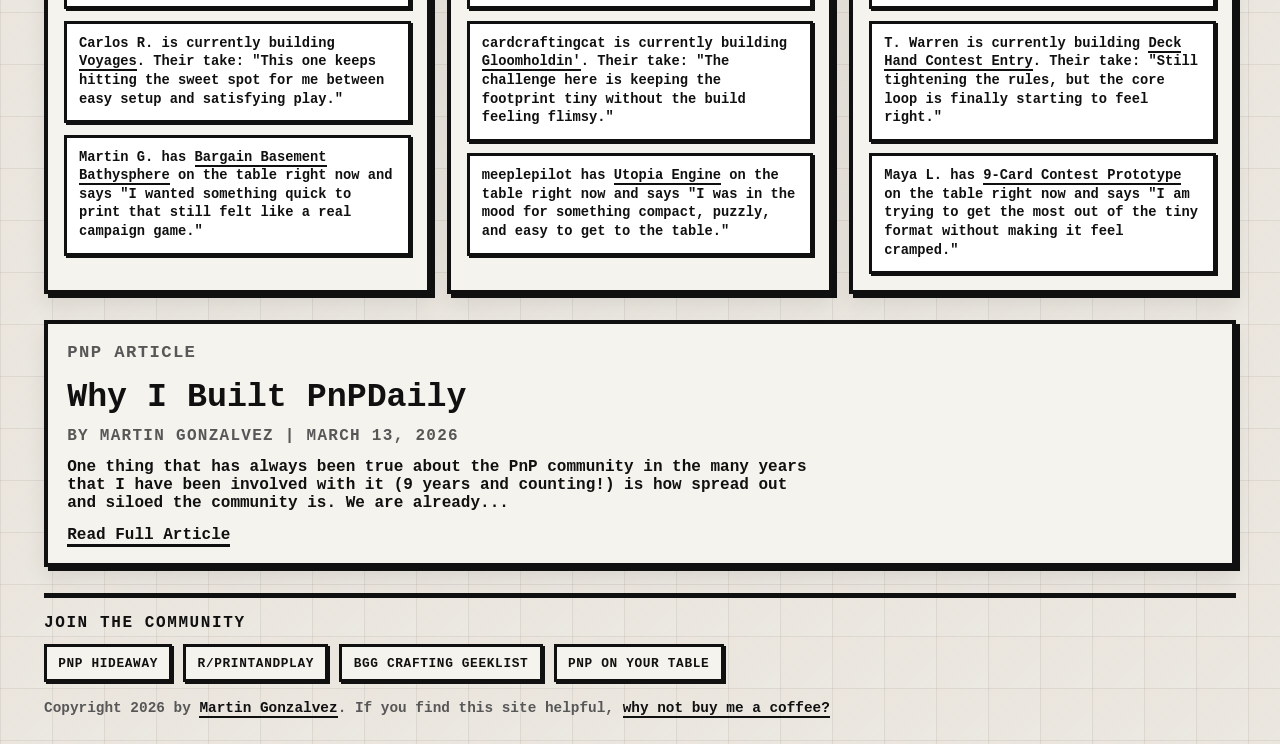
==== commit ac96ed19: "Update mini card size entries" ====
--- a/index.html
+++ b/index.html
@@ -83,7 +83,8 @@
                                 <option value="bridge">Bridge</option>
                                 <option value="business">Business</option>
                                 <option value="domino">Domino</option>
-                                <option value="mini">Mini</option>
+                                <option value="mini">Mini (American)</option>
+                                <option value="miniEuropean">Mini (European)</option>
                                 <option value="micro">Micro</option>
                             </select>
                         </div>
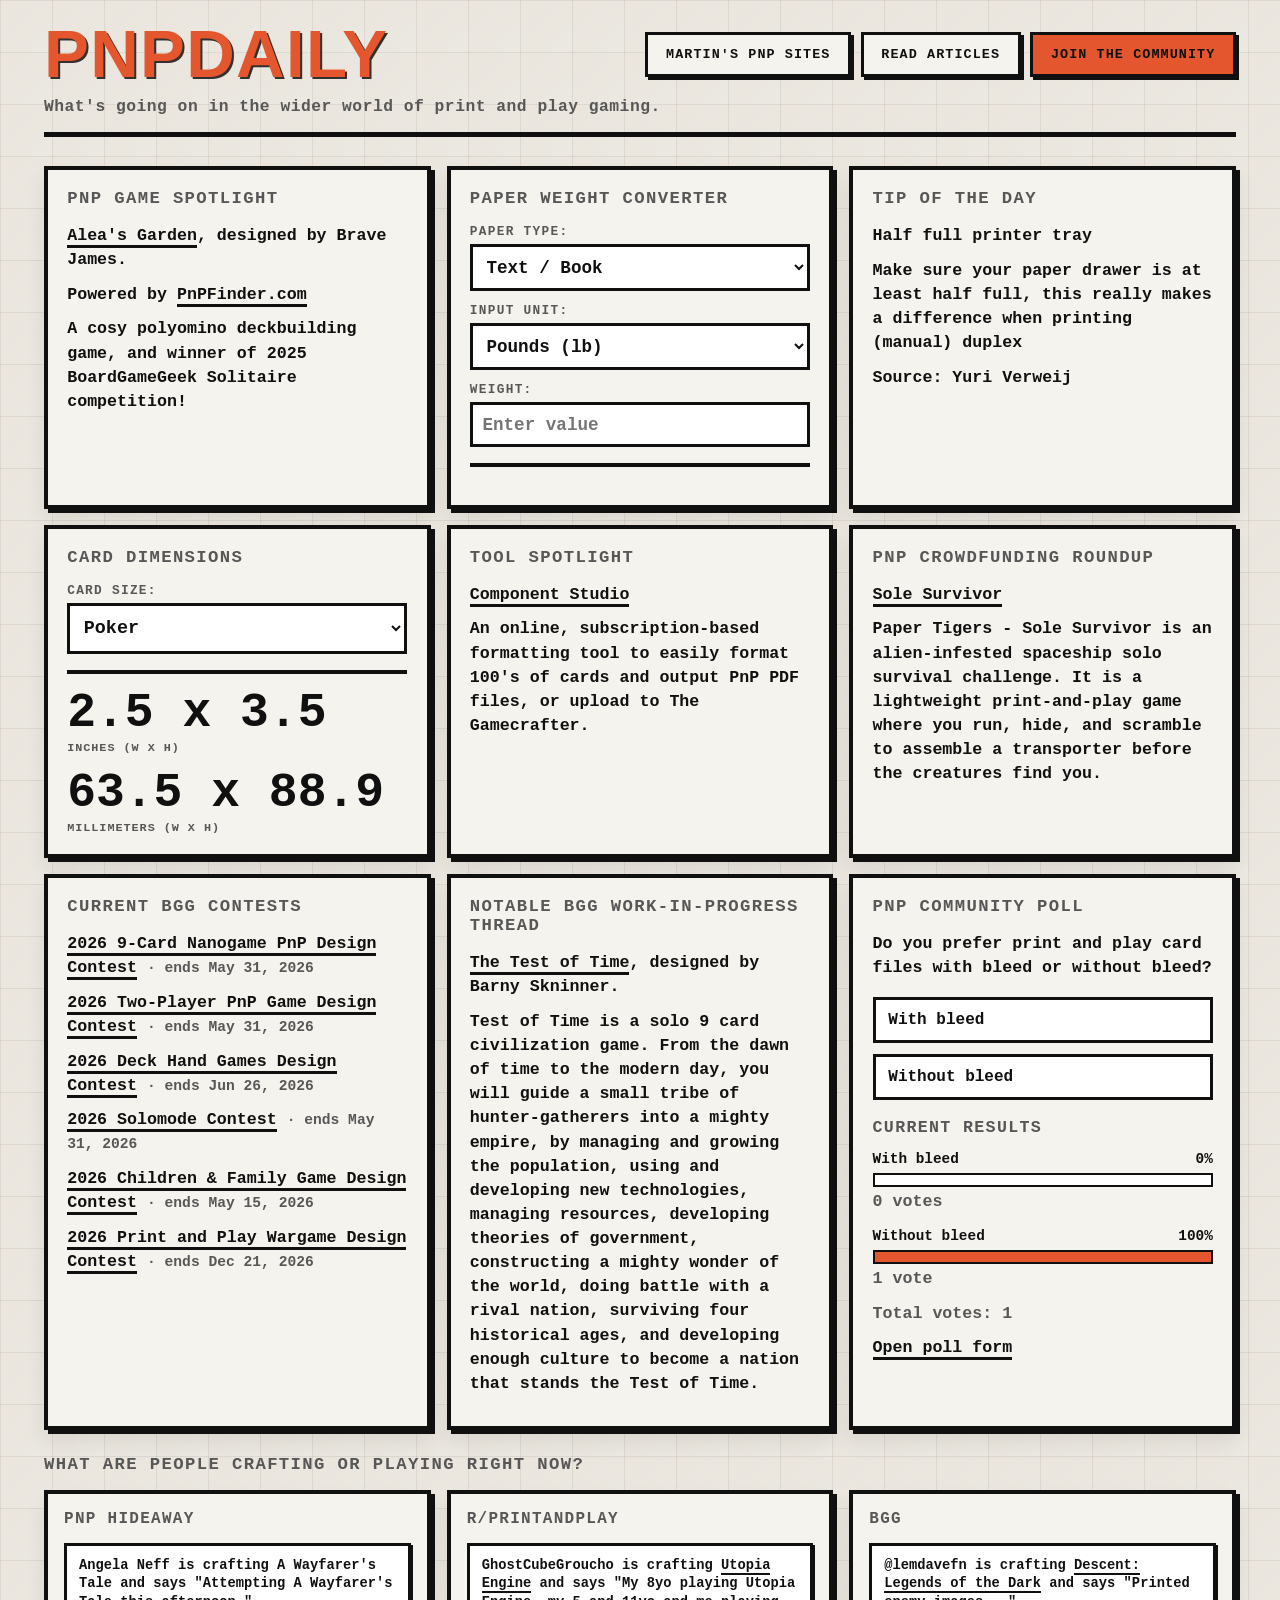
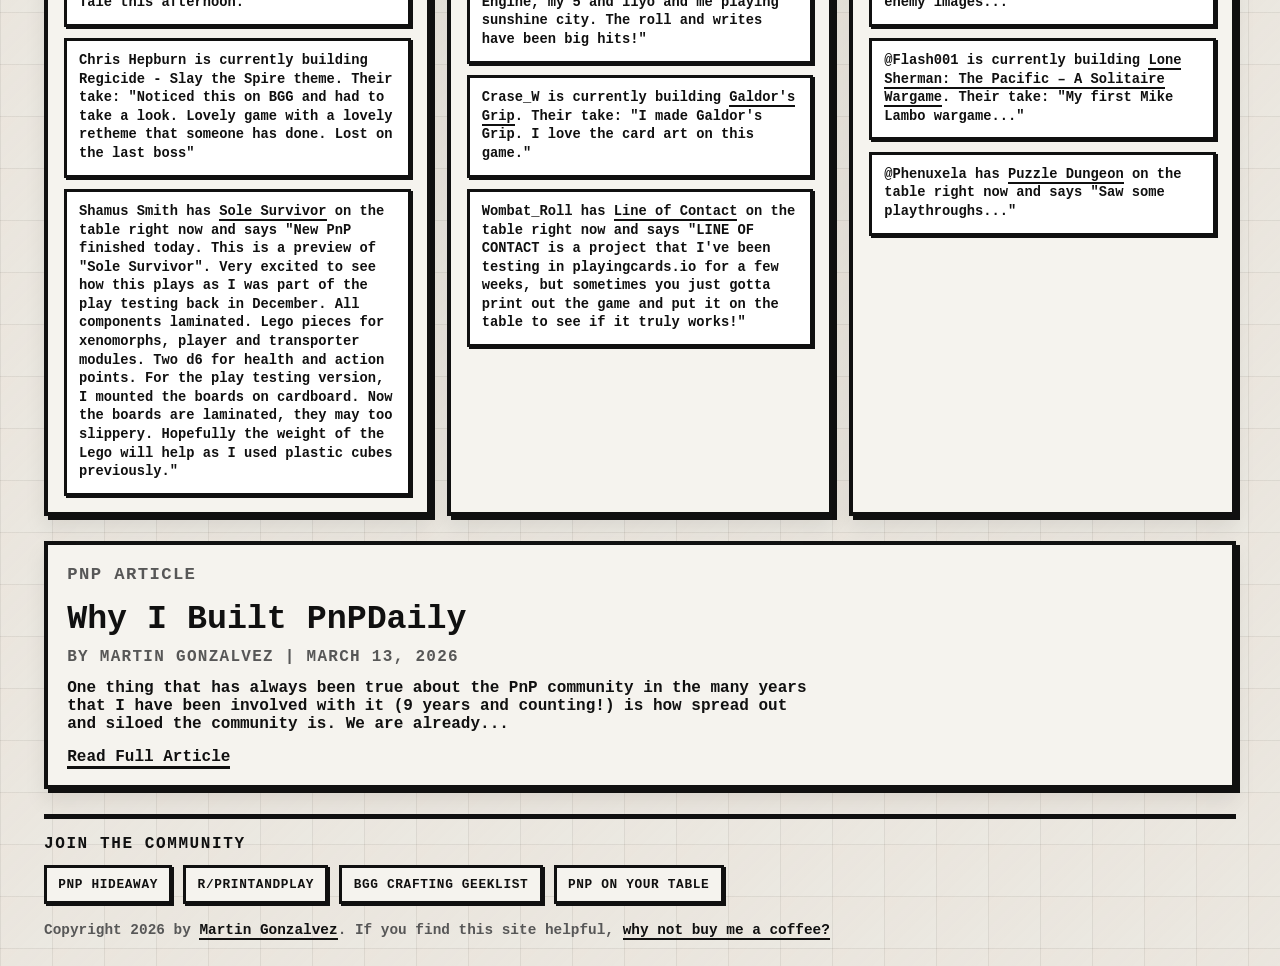
==== commit eef6701d: "Add Euro card size to Card Dimensions widget" ====
--- a/index.html
+++ b/index.html
@@ -81,6 +81,7 @@
                                 <option value="tarot">Tarot</option>
                                 <option value="jumbo">Jumbo</option>
                                 <option value="bridge">Bridge</option>
+                                <option value="euro">Euro</option>
                                 <option value="business">Business</option>
                                 <option value="domino">Domino</option>
                                 <option value="mini">Mini (American)</option>
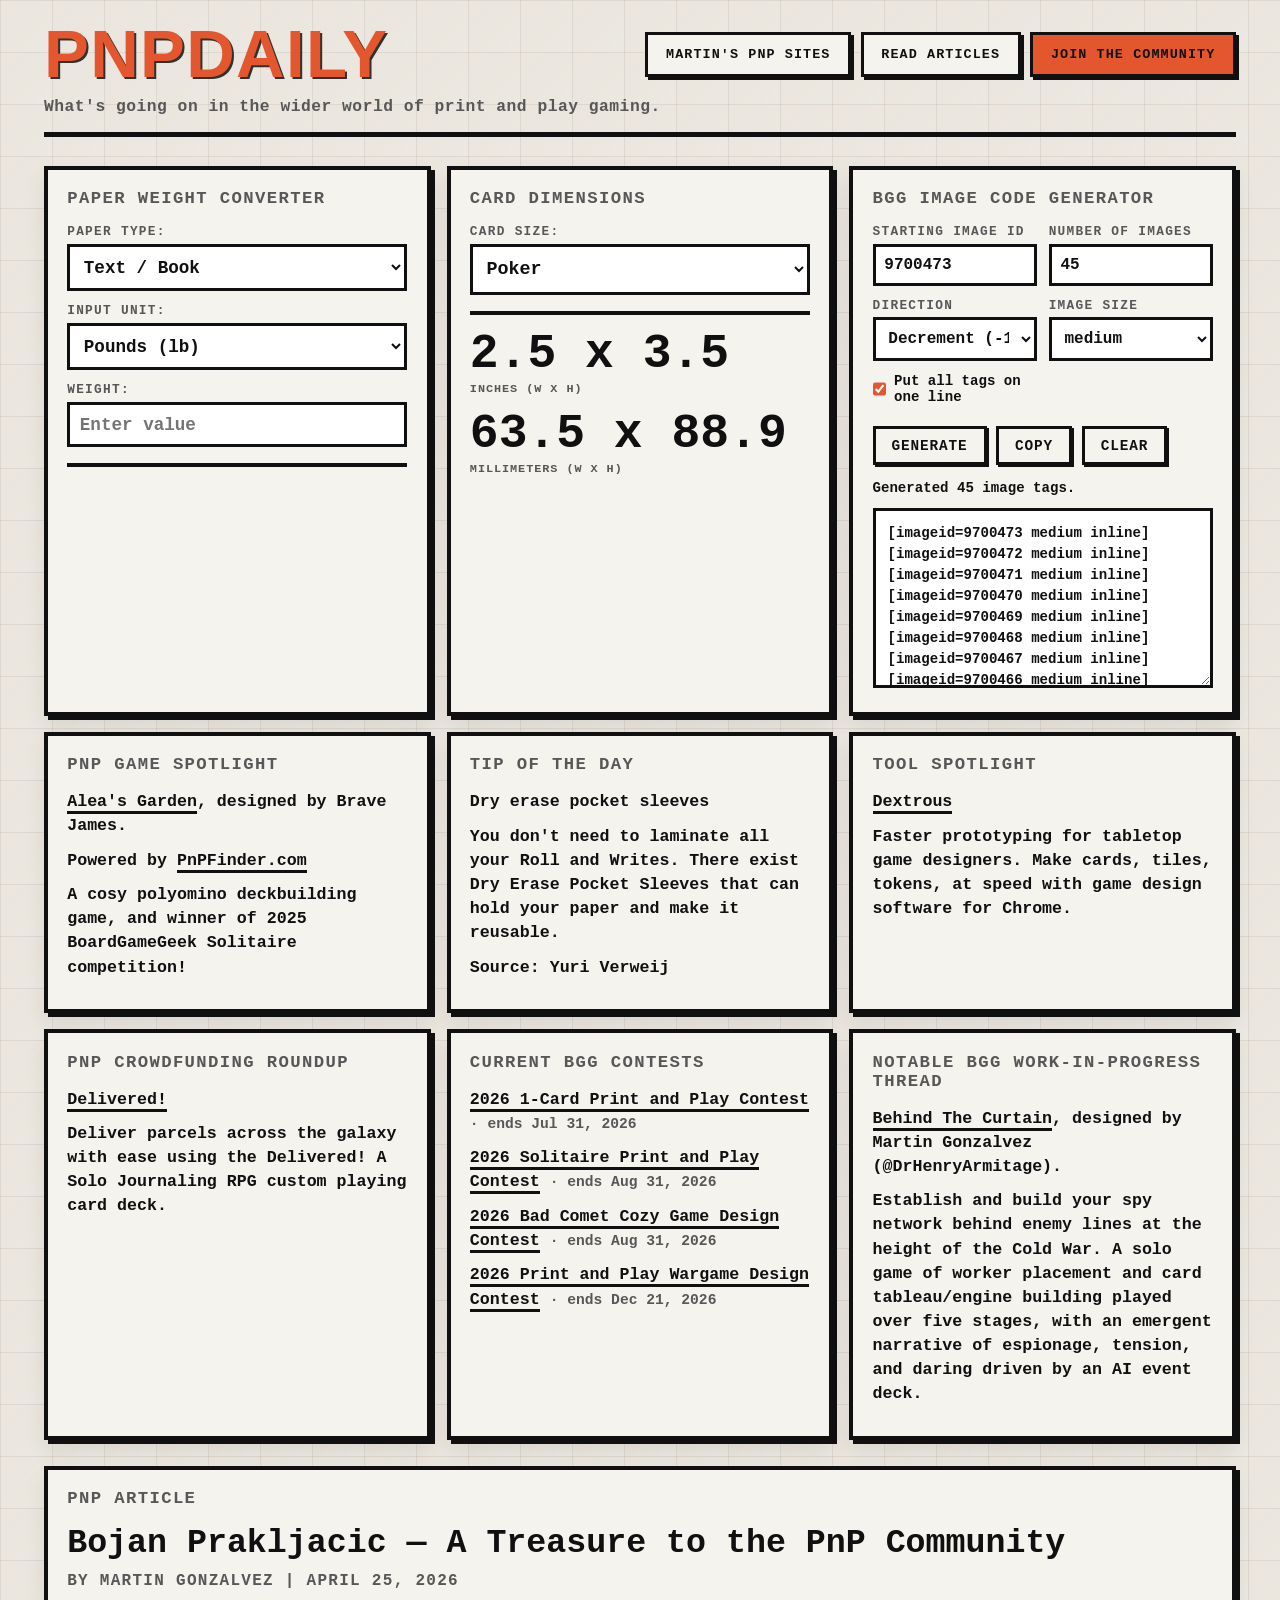
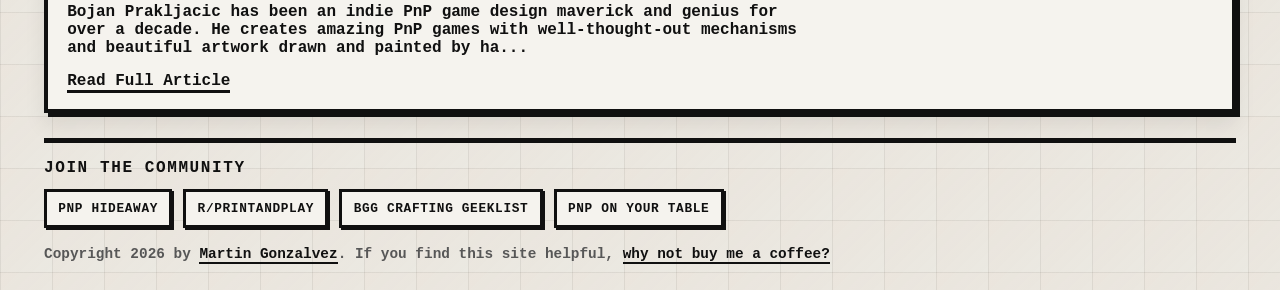
==== commit 87ed3f60: "Add BGG Image Code Generator widget, update data sources, hide builds and poll sections - Add BGG Im" ====
--- a/index.html
+++ b/index.html
@@ -31,11 +31,6 @@
 
         <section id="top-widgets">
             <div class="widgets-grid">
-                <div class="card game-card">
-                    <h2>PnP Game Spotlight</h2>
-                    <div id="game-content"></div>
-                </div>
-
                 <div class="card converter-card">
                     <h2>Paper Weight Converter</h2>
                     <div class="converter-grid">
@@ -64,11 +59,6 @@
                             <span class="label" id="converted-label"></span>
                         </div>
                     </div>
-                </div>
-
-                <div class="card tip-card">
-                    <h2>Tip of the Day</h2>
-                    <div id="tip-content"></div>
                 </div>
 
                 <div class="card dimensions-card">
@@ -102,6 +92,60 @@
                     </div>
                 </div>
 
+                <div class="card bgg-generator-card">
+                    <h2>BGG Image Code Generator</h2>
+                    <div class="bgg-generator-grid">
+                        <div class="input-group">
+                            <label for="bgg-start-id">Starting Image ID</label>
+                            <input type="number" id="bgg-start-id" value="9700473" min="1">
+                        </div>
+                        <div class="input-group">
+                            <label for="bgg-count">Number of Images</label>
+                            <input type="number" id="bgg-count" value="45" min="1" max="1000">
+                        </div>
+                        <div class="input-group">
+                            <label for="bgg-direction">Direction</label>
+                            <select id="bgg-direction">
+                                <option value="up">Increment (+1)</option>
+                                <option value="down" selected>Decrement (-1)</option>
+                            </select>
+                        </div>
+                        <div class="input-group">
+                            <label for="bgg-size">Image Size</label>
+                            <select id="bgg-size">
+                                <option value="thumb">thumb</option>
+                                <option value="small">small</option>
+                                <option value="medium" selected>medium</option>
+                                <option value="large">large</option>
+                                <option value="original">original</option>
+                            </select>
+                        </div>
+                        <div class="input-group">
+                            <label class="check-label">
+                                <input type="checkbox" id="bgg-inline" checked>
+                                Put all tags on one line
+                            </label>
+                        </div>
+                    </div>
+                    <div class="bgg-generator-actions">
+                        <button id="bgg-generate" class="bgg-action-btn">Generate</button>
+                        <button id="bgg-copy" class="bgg-action-btn">Copy</button>
+                        <button id="bgg-clear" class="bgg-action-btn">Clear</button>
+                    </div>
+                    <div id="bgg-status"></div>
+                    <textarea id="bgg-output" spellcheck="false" placeholder="Generated BGG image code will appear here."></textarea>
+                </div>
+
+                <div class="card game-card">
+                    <h2>PnP Game Spotlight</h2>
+                    <div id="game-content"></div>
+                </div>
+
+                <div class="card tip-card">
+                    <h2>Tip of the Day</h2>
+                    <div id="tip-content"></div>
+                </div>
+
                 <div class="card tools-card">
                     <h2>Tool Spotlight</h2>
                     <div id="tools-content"></div>
--- a/styles.css
+++ b/styles.css
@@ -155,6 +155,7 @@
 
 #builds-section {
     margin-bottom: 1.6rem;
+    display: none;
 }
 
 .build-column {
@@ -214,6 +215,10 @@
 .card {
     padding: 1.2rem;
     min-height: 280px;
+}
+
+.poll-card {
+    display: none;
 }
 
 .card h2,
@@ -490,6 +495,112 @@
     color: var(--muted);
 }
 
+.bgg-generator-grid {
+    display: grid;
+    grid-template-columns: 1fr 1fr;
+    gap: 0.75rem;
+    margin-bottom: 1rem;
+}
+
+.bgg-generator-card #bgg-start-id,
+.bgg-generator-card #bgg-count,
+.bgg-generator-card #bgg-direction,
+.bgg-generator-card #bgg-size {
+    width: 100%;
+    font-family: inherit;
+    font-size: 1rem;
+    font-weight: 800;
+    color: var(--ink);
+    background: #fff;
+    border: 3px solid var(--ink);
+    padding: 0.55rem;
+}
+
+.bgg-generator-card #bgg-start-id:focus,
+.bgg-generator-card #bgg-count:focus,
+.bgg-generator-card #bgg-direction:focus,
+.bgg-generator-card #bgg-size:focus {
+    outline: none;
+    border-color: var(--accent);
+}
+
+.check-label {
+    display: flex !important;
+    flex-direction: row !important;
+    align-items: center;
+    gap: 0.5rem;
+    font-weight: 700 !important;
+    color: var(--ink) !important;
+    font-size: 0.88rem !important;
+    text-transform: none !important;
+    letter-spacing: normal !important;
+    cursor: pointer;
+}
+
+.check-label input[type="checkbox"] {
+    width: 1.2rem;
+    height: 1.2rem;
+    accent-color: var(--accent);
+    cursor: pointer;
+}
+
+.bgg-generator-actions {
+    display: flex;
+    gap: 0.6rem;
+    margin: 0.9rem 0;
+    flex-wrap: wrap;
+}
+
+.bgg-action-btn {
+    font-family: inherit;
+    font-size: 0.9rem;
+    font-weight: 800;
+    color: var(--ink);
+    background: var(--panel);
+    border: 3px solid var(--ink);
+    box-shadow: 2px 2px 0 var(--ink);
+    padding: 0.55rem 1rem;
+    cursor: pointer;
+    text-transform: uppercase;
+    letter-spacing: 0.06em;
+}
+
+.bgg-action-btn:hover {
+    background: #fff;
+}
+
+.bgg-action-btn:active {
+    box-shadow: 1px 1px 0 var(--ink);
+    transform: translate(1px, 1px);
+}
+
+#bgg-status {
+    min-height: 1.3em;
+    font-size: 0.88rem;
+    font-weight: 700;
+    margin-bottom: 0.6rem;
+}
+
+.bgg-generator-card #bgg-output {
+    width: 100%;
+    min-height: 180px;
+    padding: 0.75rem;
+    font-family: "Courier New", Courier, monospace;
+    font-size: 0.88rem;
+    font-weight: 700;
+    color: var(--ink);
+    background: #fff;
+    border: 3px solid var(--ink);
+    resize: vertical;
+    box-sizing: border-box;
+    line-height: 1.5;
+}
+
+.bgg-generator-card #bgg-output:focus {
+    outline: none;
+    border-color: var(--accent);
+}
+
 @media (max-width: 1180px) {
     .builds-columns,
     .sites-grid,
